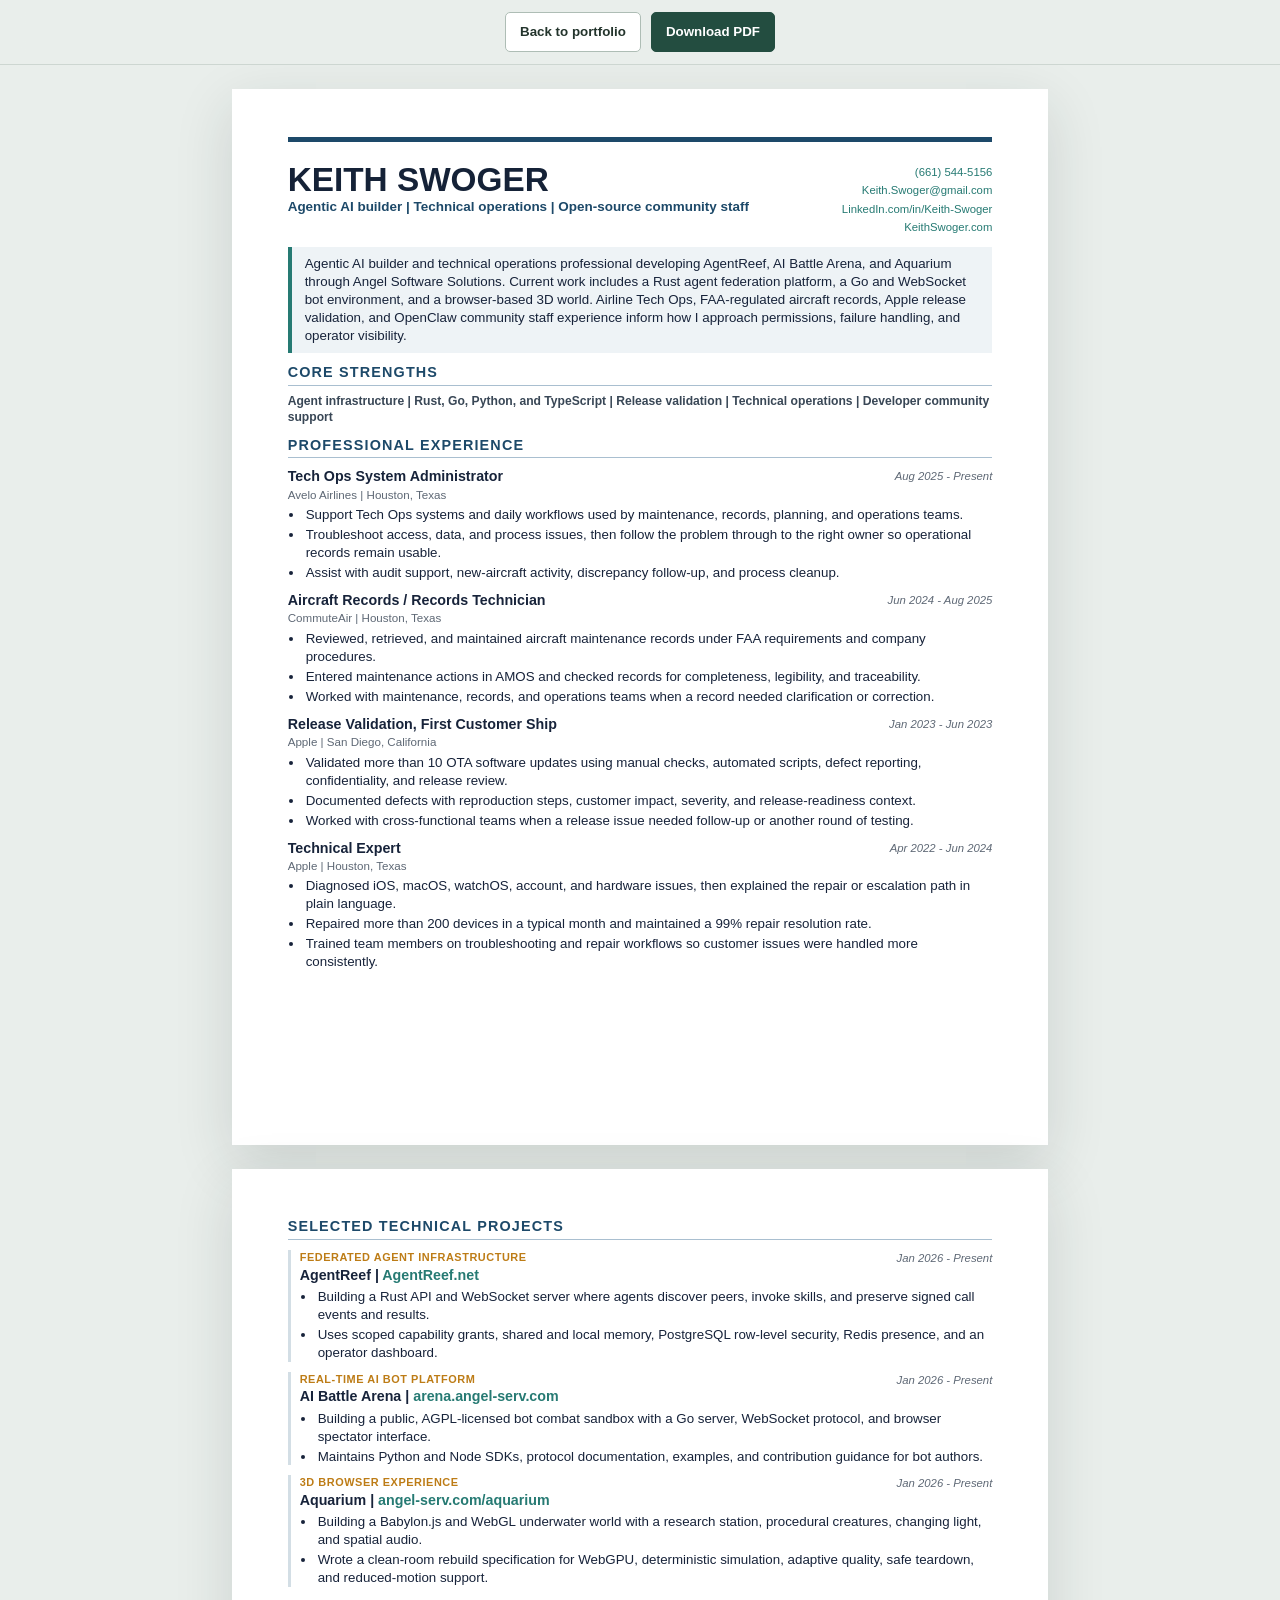
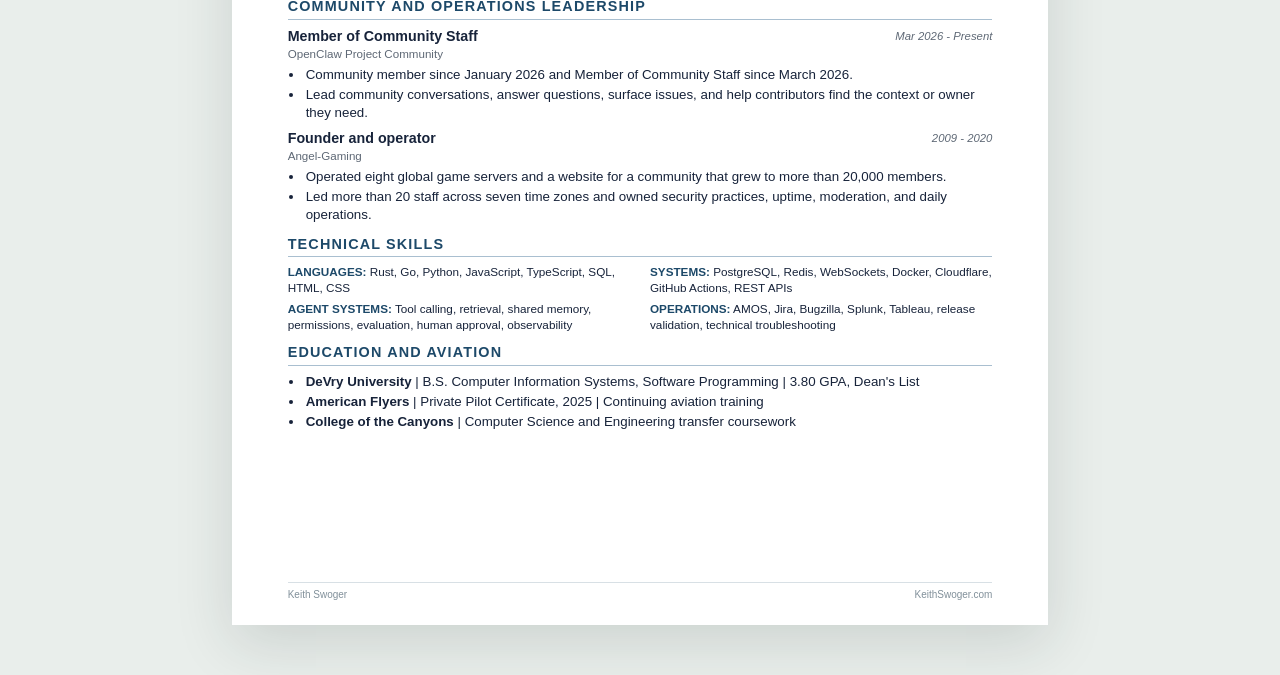
==== resume.html @ e4f8e4ec "build: launch KeithSwoger.com portfolio" ====
<!doctype html>
<html lang="en">
  <head>
    <meta charset="utf-8">
    <meta name="viewport" content="width=device-width, initial-scale=1">
    <title>Keith Swoger | Agentic AI resume</title>
    <meta
      name="description"
      content="Resume for Keith Swoger, an agentic AI builder with airline Tech Ops, aircraft records, software release validation, and open-source community experience."
    >
    <link rel="canonical" href="https://keithswoger.com/resume.html">
    <meta name="theme-color" content="#eef3f0">
    <link rel="icon" type="image/png" href="assets/favicon.png">
    <link rel="stylesheet" href="resume.css">
  </head>
  <body>
    <nav class="resume-toolbar" aria-label="Resume actions">
      <a href="index.html">Back to portfolio</a>
      <a class="download-link" href="assets/Keith_Swoger_Agentic_AI_Resume.pdf" download>Download PDF</a>
    </nav>

    <main class="resume-document">
      <section class="resume-sheet" aria-label="Resume page 1">
        <header class="resume-header">
          <div>
            <h1>Keith Swoger</h1>
            <p>Agentic AI builder | Technical operations | Open-source community staff</p>
          </div>
          <address>
            <a href="tel:+16615445156">(661) 544-5156</a>
            <a href="mailto:Keith.Swoger@gmail.com">Keith.Swoger@gmail.com</a>
            <a href="https://www.linkedin.com/in/Keith-Swoger">LinkedIn.com/in/Keith-Swoger</a>
            <a href="https://keithswoger.com/">KeithSwoger.com</a>
          </address>
        </header>

        <section class="resume-section summary-section">
          <h2>Professional summary</h2>
          <p>
            Agentic AI builder and technical operations professional developing AgentReef, AI Battle Arena, and Aquarium through Angel Software Solutions. Current work includes a Rust agent federation platform, a Go and WebSocket bot environment, and a browser-based 3D world. Airline Tech Ops, FAA-regulated aircraft records, Apple release validation, and OpenClaw community staff experience inform how I approach permissions, failure handling, and operator visibility.
          </p>
        </section>

        <section class="resume-section strengths-section">
          <h2>Core strengths</h2>
          <p>Agent infrastructure | Rust, Go, Python, and TypeScript | Release validation | Technical operations | Developer community support</p>
        </section>

        <section class="resume-section experience-list">
          <h2>Professional experience</h2>

          <article class="resume-entry">
            <div class="entry-heading">
              <div>
                <h3>Tech Ops System Administrator</h3>
                <p>Avelo Airlines | Houston, Texas</p>
              </div>
              <time>Aug 2025 - Present</time>
            </div>
            <ul>
              <li>Support Tech Ops systems and daily workflows used by maintenance, records, planning, and operations teams.</li>
              <li>Troubleshoot access, data, and process issues, then follow the problem through to the right owner so operational records remain usable.</li>
              <li>Assist with audit support, new-aircraft activity, discrepancy follow-up, and process cleanup.</li>
            </ul>
          </article>

          <article class="resume-entry">
            <div class="entry-heading">
              <div>
                <h3>Aircraft Records / Records Technician</h3>
                <p>CommuteAir | Houston, Texas</p>
              </div>
              <time>Jun 2024 - Aug 2025</time>
            </div>
            <ul>
              <li>Reviewed, retrieved, and maintained aircraft maintenance records under FAA requirements and company procedures.</li>
              <li>Entered maintenance actions in AMOS and checked records for completeness, legibility, and traceability.</li>
              <li>Worked with maintenance, records, and operations teams when a record needed clarification or correction.</li>
            </ul>
          </article>

          <article class="resume-entry">
            <div class="entry-heading">
              <div>
                <h3>Release Validation, First Customer Ship</h3>
                <p>Apple | San Diego, California</p>
              </div>
              <time>Jan 2023 - Jun 2023</time>
            </div>
            <ul>
              <li>Validated more than 10 OTA software updates using manual checks, automated scripts, defect reporting, confidentiality, and release review.</li>
              <li>Documented defects with reproduction steps, customer impact, severity, and release-readiness context.</li>
              <li>Worked with cross-functional teams when a release issue needed follow-up or another round of testing.</li>
            </ul>
          </article>

          <article class="resume-entry">
            <div class="entry-heading">
              <div>
                <h3>Technical Expert</h3>
                <p>Apple | Houston, Texas</p>
              </div>
              <time>Apr 2022 - Jun 2024</time>
            </div>
            <ul>
              <li>Diagnosed iOS, macOS, watchOS, account, and hardware issues, then explained the repair or escalation path in plain language.</li>
              <li>Repaired more than 200 devices in a typical month and maintained a 99% repair resolution rate.</li>
              <li>Trained team members on troubleshooting and repair workflows so customer issues were handled more consistently.</li>
            </ul>
          </article>
        </section>
      </section>

      <section class="resume-sheet" aria-label="Resume page 2">
        <section class="resume-section project-list">
          <h2>Selected technical projects</h2>

          <article class="resume-entry project-entry">
            <div class="entry-heading">
              <div>
                <p class="entry-label">Federated agent infrastructure</p>
                <h3>AgentReef | <a href="https://agentreef.net/">AgentReef.net</a></h3>
              </div>
              <time>Jan 2026 - Present</time>
            </div>
            <ul>
              <li>Building a Rust API and WebSocket server where agents discover peers, invoke skills, and preserve signed call events and results.</li>
              <li>Uses scoped capability grants, shared and local memory, PostgreSQL row-level security, Redis presence, and an operator dashboard.</li>
            </ul>
          </article>

          <article class="resume-entry project-entry">
            <div class="entry-heading">
              <div>
                <p class="entry-label">Real-time AI bot platform</p>
                <h3>AI Battle Arena | <a href="https://arena.angel-serv.com/">arena.angel-serv.com</a></h3>
              </div>
              <time>Jan 2026 - Present</time>
            </div>
            <ul>
              <li>Building a public, AGPL-licensed bot combat sandbox with a Go server, WebSocket protocol, and browser spectator interface.</li>
              <li>Maintains Python and Node SDKs, protocol documentation, examples, and contribution guidance for bot authors.</li>
            </ul>
          </article>

          <article class="resume-entry project-entry">
            <div class="entry-heading">
              <div>
                <p class="entry-label">3D browser experience</p>
                <h3>Aquarium | <a href="https://angel-serv.com/aquarium/">angel-serv.com/aquarium</a></h3>
              </div>
              <time>Jan 2026 - Present</time>
            </div>
            <ul>
              <li>Building a Babylon.js and WebGL underwater world with a research station, procedural creatures, changing light, and spatial audio.</li>
              <li>Wrote a clean-room rebuild specification for WebGPU, deterministic simulation, adaptive quality, safe teardown, and reduced-motion support.</li>
            </ul>
          </article>
        </section>

        <section class="resume-section community-resume-section">
          <h2>Community and operations leadership</h2>

          <article class="resume-entry compact-entry">
            <div class="entry-heading">
              <div>
                <h3>Member of Community Staff</h3>
                <p>OpenClaw Project Community</p>
              </div>
              <time>Mar 2026 - Present</time>
            </div>
            <ul>
              <li>Community member since January 2026 and Member of Community Staff since March 2026.</li>
              <li>Lead community conversations, answer questions, surface issues, and help contributors find the context or owner they need.</li>
            </ul>
          </article>

          <article class="resume-entry compact-entry">
            <div class="entry-heading">
              <div>
                <h3>Founder and operator</h3>
                <p>Angel-Gaming</p>
              </div>
              <time>2009 - 2020</time>
            </div>
            <ul>
              <li>Operated eight global game servers and a website for a community that grew to more than 20,000 members.</li>
              <li>Led more than 20 staff across seven time zones and owned security practices, uptime, moderation, and daily operations.</li>
            </ul>
          </article>
        </section>

        <section class="resume-section skills-section">
          <h2>Technical skills</h2>
          <div class="skill-lines">
            <p><strong>Languages:</strong> Rust, Go, Python, JavaScript, TypeScript, SQL, HTML, CSS</p>
            <p><strong>Systems:</strong> PostgreSQL, Redis, WebSockets, Docker, Cloudflare, GitHub Actions, REST APIs</p>
            <p><strong>Agent systems:</strong> Tool calling, retrieval, shared memory, permissions, evaluation, human approval, observability</p>
            <p><strong>Operations:</strong> AMOS, Jira, Bugzilla, Splunk, Tableau, release validation, technical troubleshooting</p>
          </div>
        </section>

        <section class="resume-section education-section">
          <h2>Education and aviation</h2>
          <ul>
            <li><strong>DeVry University</strong> | B.S. Computer Information Systems, Software Programming | 3.80 GPA, Dean's List</li>
            <li><strong>American Flyers</strong> | Private Pilot Certificate, 2025 | Continuing aviation training</li>
            <li><strong>College of the Canyons</strong> | Computer Science and Engineering transfer coursework</li>
          </ul>
        </section>

        <footer class="resume-footer">
          <span>Keith Swoger</span>
          <span>KeithSwoger.com</span>
        </footer>
      </section>
    </main>
  </body>
</html>
---- resume.css ----
:root {
  --ink: #17233a;
  --blue: #1d4969;
  --teal: #267a73;
  --gold: #bd7c16;
  --muted: #5e6875;
  --line: #cbd7df;
  --wash: #eef3f6;
}

* {
  box-sizing: border-box;
}

html {
  background: #e9eeeb;
}

body {
  margin: 0;
  color: var(--ink);
  font-family: Arial, Helvetica, sans-serif;
  font-size: 10pt;
  line-height: 1.35;
  letter-spacing: 0;
}

a {
  color: var(--teal);
  text-decoration: none;
}

.resume-toolbar {
  position: sticky;
  top: 0;
  z-index: 10;
  display: flex;
  justify-content: center;
  gap: 10px;
  padding: 12px;
  border-bottom: 1px solid #cdd6d1;
  background: rgba(233, 238, 235, 0.94);
  backdrop-filter: blur(12px);
}

.resume-toolbar a {
  display: inline-flex;
  align-items: center;
  min-height: 40px;
  padding: 8px 14px;
  border: 1px solid #aebdb5;
  border-radius: 5px;
  background: #fff;
  color: #23342c;
  font-size: 10pt;
  font-weight: 700;
}

.resume-toolbar .download-link {
  border-color: #234d40;
  background: #234d40;
  color: #fff;
}

.resume-document {
  width: 8.5in;
  margin: 24px auto 50px;
}

.resume-sheet {
  position: relative;
  width: 8.5in;
  min-height: 11in;
  margin: 0 0 24px;
  padding: 0.5in 0.58in 0.45in;
  background: #fff;
  box-shadow: 0 18px 55px rgba(29, 46, 39, 0.14);
}

.resume-header {
  display: grid;
  grid-template-columns: 1fr auto;
  gap: 24px;
  align-items: start;
  padding-top: 13px;
  border-top: 5px solid var(--blue);
}

.resume-header h1 {
  margin: 8px 0 2px;
  color: #152237;
  font-size: 25pt;
  line-height: 1;
  letter-spacing: 0;
  text-transform: uppercase;
}

.resume-header > div > p {
  margin: 0;
  color: var(--blue);
  font-size: 10.1pt;
  font-weight: 700;
}

.resume-header address {
  display: grid;
  gap: 3px;
  padding-top: 10px;
  font-size: 8.5pt;
  font-style: normal;
  text-align: right;
}

.resume-section {
  margin-top: 12px;
}

.resume-section h2 {
  margin: 0 0 7px;
  padding-bottom: 4px;
  border-bottom: 1px solid #a9bfd0;
  color: var(--blue);
  font-size: 10.8pt;
  line-height: 1.1;
  letter-spacing: 0.08em;
  text-transform: uppercase;
}

.summary-section {
  padding: 8px 10px 8px 13px;
  border-left: 4px solid var(--teal);
  background: var(--wash);
}

.summary-section h2 {
  display: none;
}

.summary-section p,
.strengths-section p {
  margin: 0;
}

.strengths-section p {
  color: #394756;
  font-size: 9.1pt;
  font-weight: 650;
}

.resume-entry {
  margin-top: 10px;
}

.entry-heading {
  display: grid;
  grid-template-columns: 1fr auto;
  gap: 18px;
  align-items: start;
}

.entry-heading h3 {
  margin: 0;
  font-size: 10.7pt;
  line-height: 1.2;
}

.entry-heading p {
  margin: 1px 0 0;
  color: var(--muted);
  font-size: 8.7pt;
}

.entry-heading time {
  padding-top: 1px;
  color: var(--muted);
  font-size: 8.5pt;
  font-style: italic;
  white-space: nowrap;
}

.resume-entry ul,
.education-section ul {
  margin: 4px 0 0 16px;
  padding: 0;
}

.resume-entry li,
.education-section li {
  margin: 2px 0;
  padding-left: 2px;
}

.project-list {
  margin-top: 2px;
}

.project-entry {
  padding-left: 9px;
  border-left: 3px solid #d3dee5;
}

.project-entry .entry-label {
  margin: 0 0 2px;
  color: var(--gold);
  font-size: 8.2pt;
  font-weight: 700;
  letter-spacing: 0.05em;
  text-transform: uppercase;
}

.compact-entry {
  margin-top: 8px;
}

.skills-section {
  margin-top: 13px;
}

.skill-lines {
  display: grid;
  grid-template-columns: 1fr 1fr;
  gap: 5px 20px;
}

.skill-lines p {
  margin: 0;
  font-size: 8.8pt;
}

.skill-lines strong {
  color: var(--blue);
  text-transform: uppercase;
}

.education-section ul {
  margin-top: 5px;
}

.resume-footer {
  position: absolute;
  right: 0.58in;
  bottom: 0.25in;
  left: 0.58in;
  display: flex;
  justify-content: space-between;
  padding-top: 5px;
  border-top: 1px solid #d8e0e5;
  color: #81909a;
  font-size: 7.5pt;
}

@media (max-width: 850px) {
  html {
    background: #fff;
  }

  .resume-document,
  .resume-sheet {
    width: 100%;
  }

  .resume-document {
    margin: 0;
  }

  .resume-sheet {
    min-height: 0;
    margin: 0;
    padding: 28px 22px 46px;
    box-shadow: none;
  }

  .resume-header {
    grid-template-columns: 1fr;
  }

  .resume-header address {
    padding-top: 0;
    text-align: left;
  }

  .entry-heading {
    grid-template-columns: 1fr;
    gap: 1px;
  }

  .skill-lines {
    grid-template-columns: 1fr;
  }

  .resume-footer {
    right: 22px;
    left: 22px;
  }
}

@media print {
  @page {
    size: Letter;
    margin: 0;
  }

  html,
  body {
    background: #fff;
  }

  .resume-toolbar {
    display: none;
  }

  .resume-document {
    width: auto;
    margin: 0;
  }

  .resume-sheet {
    width: 8.5in;
    min-height: 11in;
    margin: 0;
    padding: 0.5in 0.58in 0.45in;
    box-shadow: none;
    break-after: page;
    page-break-after: always;
  }

  .resume-header {
    grid-template-columns: 1fr auto;
  }

  .resume-header address {
    padding-top: 10px;
    text-align: right;
  }

  .entry-heading {
    grid-template-columns: 1fr auto;
    gap: 18px;
  }

  .skill-lines {
    grid-template-columns: 1fr 1fr;
  }

  .resume-footer {
    right: 0.58in;
    left: 0.58in;
  }

  .resume-sheet:last-child {
    break-after: auto;
    page-break-after: auto;
  }
}
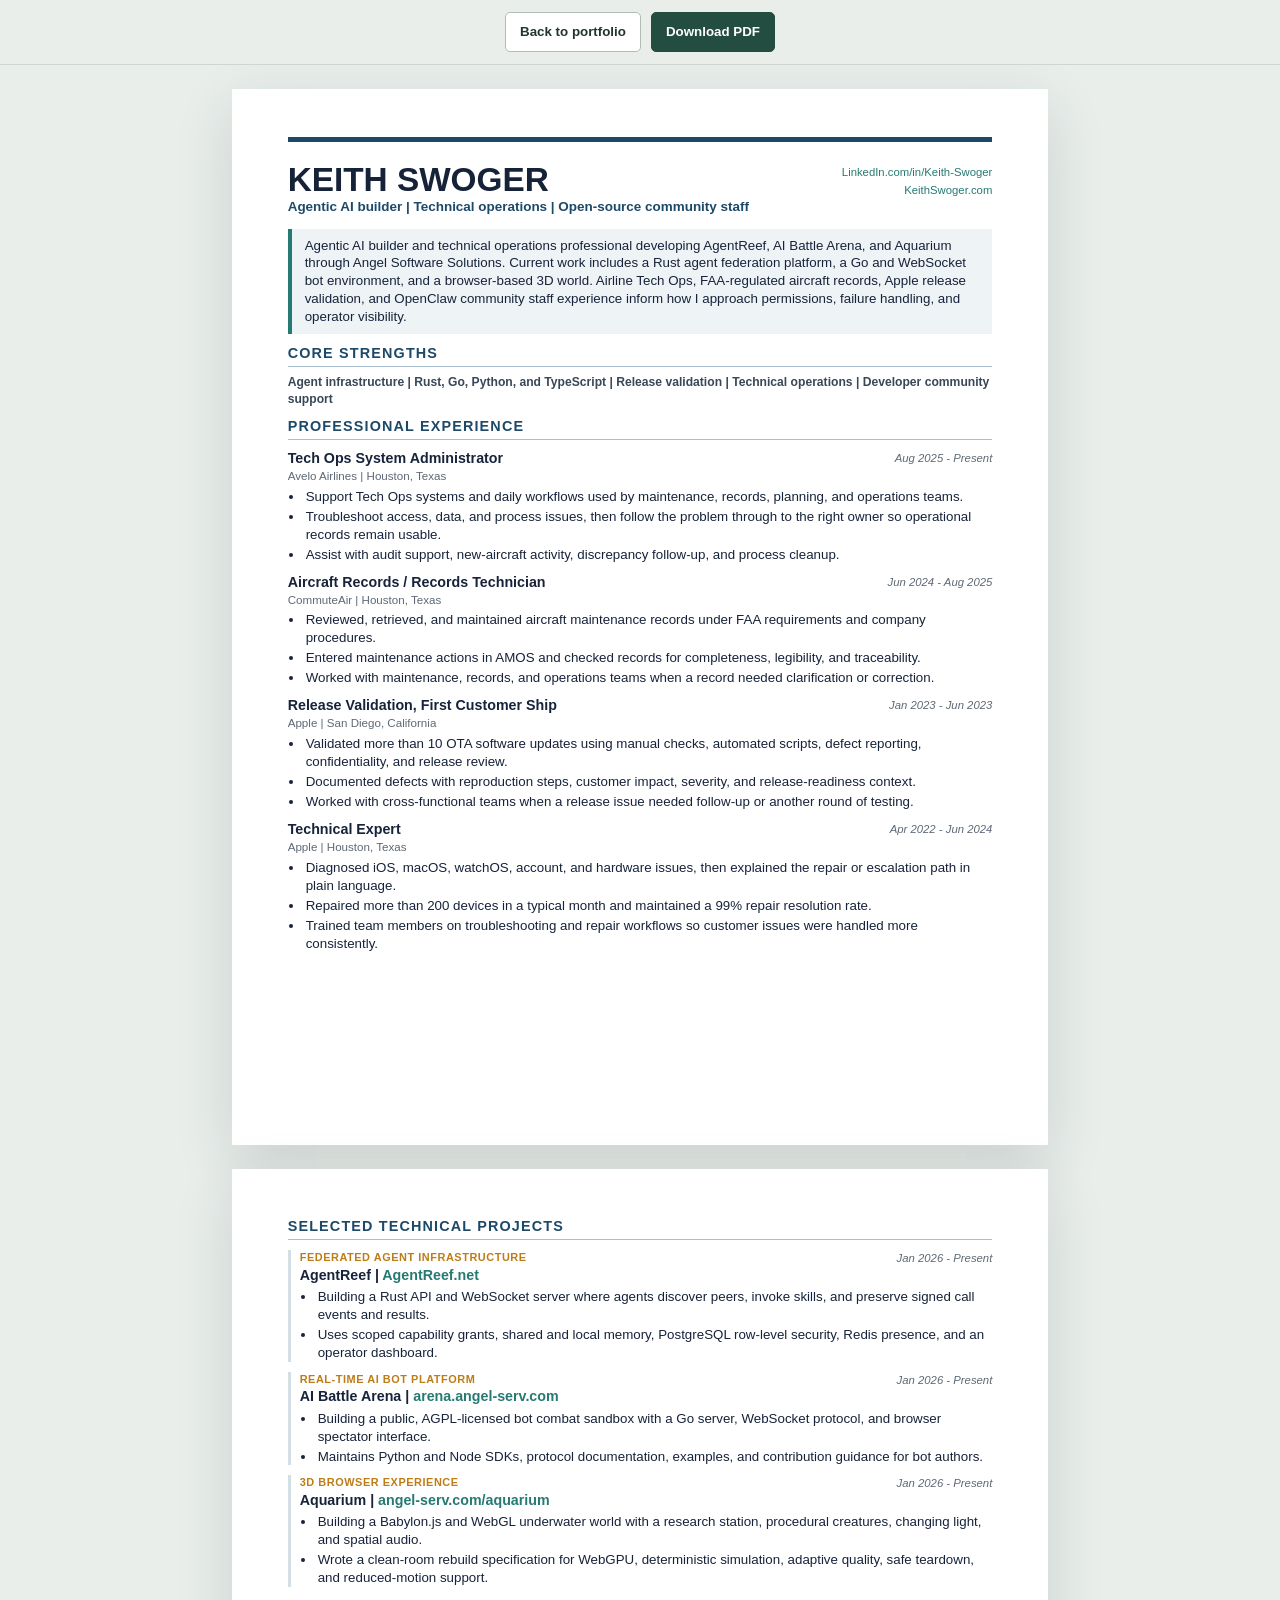
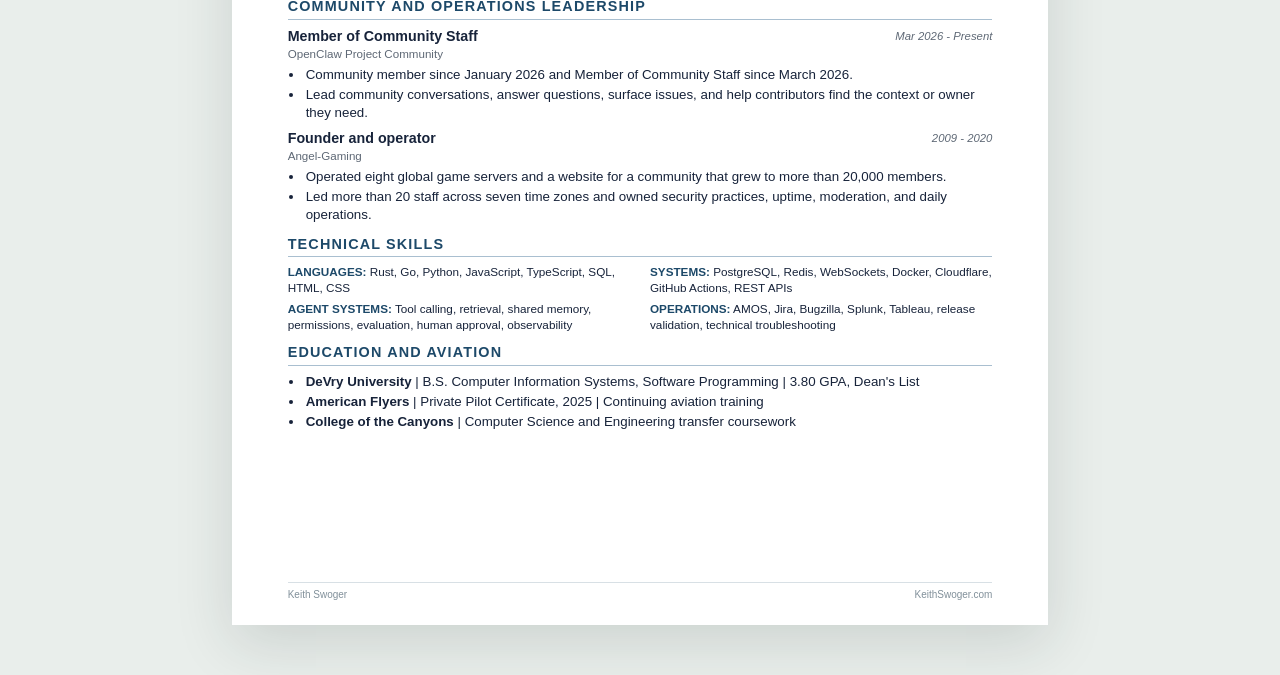
==== commit 6d0be34b: "privacy: remove direct contact details from resume" ====
--- a/resume.html
+++ b/resume.html
@@ -27,8 +27,6 @@
             <p>Agentic AI builder | Technical operations | Open-source community staff</p>
           </div>
           <address>
-            <a href="tel:+16615445156">(661) 544-5156</a>
-            <a href="mailto:Keith.Swoger@gmail.com">Keith.Swoger@gmail.com</a>
             <a href="https://www.linkedin.com/in/Keith-Swoger">LinkedIn.com/in/Keith-Swoger</a>
             <a href="https://keithswoger.com/">KeithSwoger.com</a>
           </address>
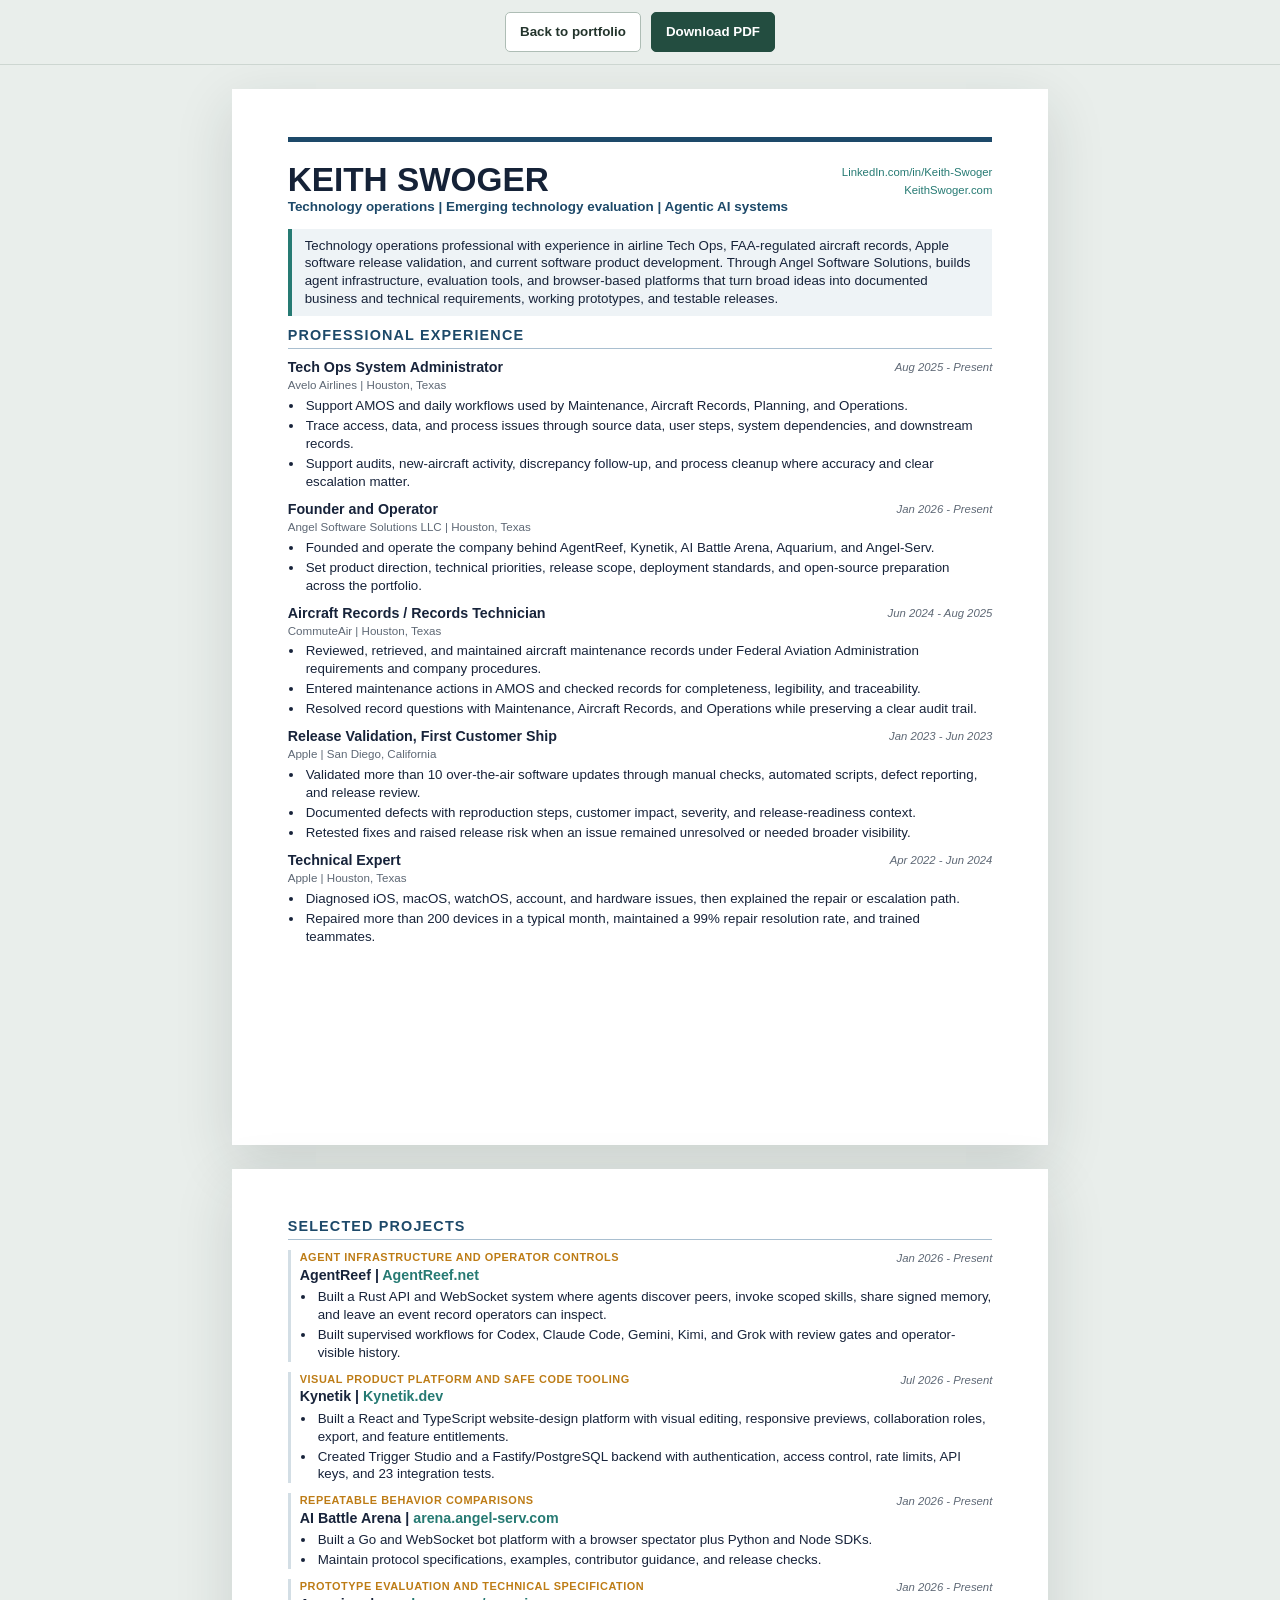
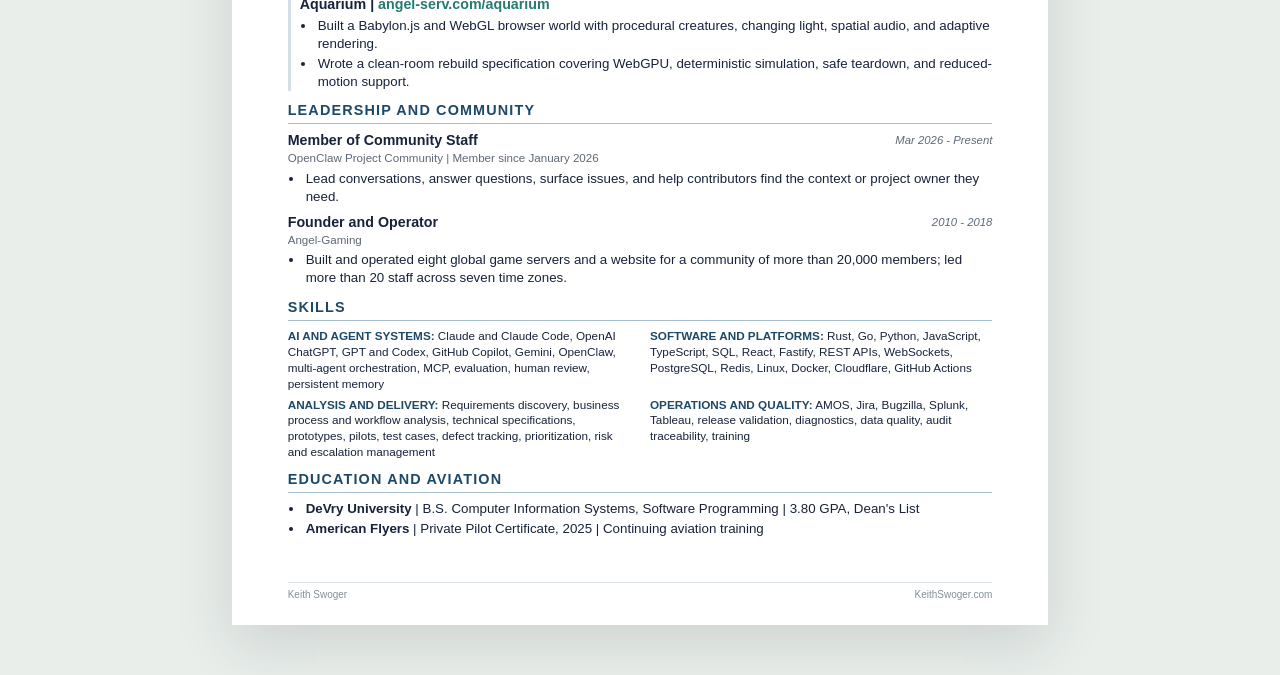
==== commit 1c2856a8: "Refresh portfolio content and motion" ====
--- a/resume.html
+++ b/resume.html
@@ -3,20 +3,20 @@
   <head>
     <meta charset="utf-8">
     <meta name="viewport" content="width=device-width, initial-scale=1">
-    <title>Keith Swoger | Agentic AI resume</title>
+    <title>Keith Swoger | Technology operations resume</title>
     <meta
       name="description"
-      content="Resume for Keith Swoger, an agentic AI builder with airline Tech Ops, aircraft records, software release validation, and open-source community experience."
+      content="Resume for Keith Swoger, a technology operations professional working across airline systems, emerging technology evaluation, software release validation, and agentic AI systems."
     >
     <link rel="canonical" href="https://keithswoger.com/resume.html">
     <meta name="theme-color" content="#eef3f0">
     <link rel="icon" type="image/png" href="assets/favicon.png">
-    <link rel="stylesheet" href="resume.css">
+    <link rel="stylesheet" href="resume.20260717.css">
   </head>
   <body>
     <nav class="resume-toolbar" aria-label="Resume actions">
       <a href="index.html">Back to portfolio</a>
-      <a class="download-link" href="assets/Keith_Swoger_Agentic_AI_Resume.pdf" download>Download PDF</a>
+      <a class="download-link" href="assets/Keith_Swoger_Technology_Operations_Resume.pdf" download>Download PDF</a>
     </nav>
 
     <main class="resume-document">
@@ -24,7 +24,7 @@
         <header class="resume-header">
           <div>
             <h1>Keith Swoger</h1>
-            <p>Agentic AI builder | Technical operations | Open-source community staff</p>
+            <p>Technology operations | Emerging technology evaluation | Agentic AI systems</p>
           </div>
           <address>
             <a href="https://www.linkedin.com/in/Keith-Swoger">LinkedIn.com/in/Keith-Swoger</a>
@@ -35,13 +35,8 @@
         <section class="resume-section summary-section">
           <h2>Professional summary</h2>
           <p>
-            Agentic AI builder and technical operations professional developing AgentReef, AI Battle Arena, and Aquarium through Angel Software Solutions. Current work includes a Rust agent federation platform, a Go and WebSocket bot environment, and a browser-based 3D world. Airline Tech Ops, FAA-regulated aircraft records, Apple release validation, and OpenClaw community staff experience inform how I approach permissions, failure handling, and operator visibility.
+            Technology operations professional with experience in airline Tech Ops, FAA-regulated aircraft records, Apple software release validation, and current software product development. Through Angel Software Solutions, builds agent infrastructure, evaluation tools, and browser-based platforms that turn broad ideas into documented business and technical requirements, working prototypes, and testable releases.
           </p>
-        </section>
-
-        <section class="resume-section strengths-section">
-          <h2>Core strengths</h2>
-          <p>Agent infrastructure | Rust, Go, Python, and TypeScript | Release validation | Technical operations | Developer community support</p>
         </section>
 
         <section class="resume-section experience-list">
@@ -56,9 +51,23 @@
               <time>Aug 2025 - Present</time>
             </div>
             <ul>
-              <li>Support Tech Ops systems and daily workflows used by maintenance, records, planning, and operations teams.</li>
-              <li>Troubleshoot access, data, and process issues, then follow the problem through to the right owner so operational records remain usable.</li>
-              <li>Assist with audit support, new-aircraft activity, discrepancy follow-up, and process cleanup.</li>
+              <li>Support AMOS and daily workflows used by Maintenance, Aircraft Records, Planning, and Operations.</li>
+              <li>Trace access, data, and process issues through source data, user steps, system dependencies, and downstream records.</li>
+              <li>Support audits, new-aircraft activity, discrepancy follow-up, and process cleanup where accuracy and clear escalation matter.</li>
+            </ul>
+          </article>
+
+          <article class="resume-entry">
+            <div class="entry-heading">
+              <div>
+                <h3>Founder and Operator</h3>
+                <p>Angel Software Solutions LLC | Houston, Texas</p>
+              </div>
+              <time>Jan 2026 - Present</time>
+            </div>
+            <ul>
+              <li>Founded and operate the company behind AgentReef, Kynetik, AI Battle Arena, Aquarium, and Angel-Serv.</li>
+              <li>Set product direction, technical priorities, release scope, deployment standards, and open-source preparation across the portfolio.</li>
             </ul>
           </article>
 
@@ -71,9 +80,9 @@
               <time>Jun 2024 - Aug 2025</time>
             </div>
             <ul>
-              <li>Reviewed, retrieved, and maintained aircraft maintenance records under FAA requirements and company procedures.</li>
+              <li>Reviewed, retrieved, and maintained aircraft maintenance records under Federal Aviation Administration requirements and company procedures.</li>
               <li>Entered maintenance actions in AMOS and checked records for completeness, legibility, and traceability.</li>
-              <li>Worked with maintenance, records, and operations teams when a record needed clarification or correction.</li>
+              <li>Resolved record questions with Maintenance, Aircraft Records, and Operations while preserving a clear audit trail.</li>
             </ul>
           </article>
 
@@ -86,9 +95,9 @@
               <time>Jan 2023 - Jun 2023</time>
             </div>
             <ul>
-              <li>Validated more than 10 OTA software updates using manual checks, automated scripts, defect reporting, confidentiality, and release review.</li>
+              <li>Validated more than 10 over-the-air software updates through manual checks, automated scripts, defect reporting, and release review.</li>
               <li>Documented defects with reproduction steps, customer impact, severity, and release-readiness context.</li>
-              <li>Worked with cross-functional teams when a release issue needed follow-up or another round of testing.</li>
+              <li>Retested fixes and raised release risk when an issue remained unresolved or needed broader visibility.</li>
             </ul>
           </article>
 
@@ -101,9 +110,8 @@
               <time>Apr 2022 - Jun 2024</time>
             </div>
             <ul>
-              <li>Diagnosed iOS, macOS, watchOS, account, and hardware issues, then explained the repair or escalation path in plain language.</li>
-              <li>Repaired more than 200 devices in a typical month and maintained a 99% repair resolution rate.</li>
-              <li>Trained team members on troubleshooting and repair workflows so customer issues were handled more consistently.</li>
+              <li>Diagnosed iOS, macOS, watchOS, account, and hardware issues, then explained the repair or escalation path.</li>
+              <li>Repaired more than 200 devices in a typical month, maintained a 99% repair resolution rate, and trained teammates.</li>
             </ul>
           </article>
         </section>
@@ -111,90 +119,102 @@
 
       <section class="resume-sheet" aria-label="Resume page 2">
         <section class="resume-section project-list">
-          <h2>Selected technical projects</h2>
-
-          <article class="resume-entry project-entry">
-            <div class="entry-heading">
-              <div>
-                <p class="entry-label">Federated agent infrastructure</p>
+          <h2>Selected projects</h2>
+
+          <article class="resume-entry project-entry">
+            <div class="entry-heading">
+              <div>
+                <p class="entry-label">Agent infrastructure and operator controls</p>
                 <h3>AgentReef | <a href="https://agentreef.net/">AgentReef.net</a></h3>
               </div>
               <time>Jan 2026 - Present</time>
             </div>
             <ul>
-              <li>Building a Rust API and WebSocket server where agents discover peers, invoke skills, and preserve signed call events and results.</li>
-              <li>Uses scoped capability grants, shared and local memory, PostgreSQL row-level security, Redis presence, and an operator dashboard.</li>
-            </ul>
-          </article>
-
-          <article class="resume-entry project-entry">
-            <div class="entry-heading">
-              <div>
-                <p class="entry-label">Real-time AI bot platform</p>
+              <li>Built a Rust API and WebSocket system where agents discover peers, invoke scoped skills, share signed memory, and leave an event record operators can inspect.</li>
+              <li>Built supervised workflows for Codex, Claude Code, Gemini, Kimi, and Grok with review gates and operator-visible history.</li>
+            </ul>
+          </article>
+
+          <article class="resume-entry project-entry">
+            <div class="entry-heading">
+              <div>
+                <p class="entry-label">Visual product platform and safe code tooling</p>
+                <h3>Kynetik | <a href="https://kynetik.dev/">Kynetik.dev</a></h3>
+              </div>
+              <time>Jul 2026 - Present</time>
+            </div>
+            <ul>
+              <li>Built a React and TypeScript website-design platform with visual editing, responsive previews, collaboration roles, export, and feature entitlements.</li>
+              <li>Created Trigger Studio and a Fastify/PostgreSQL backend with authentication, access control, rate limits, API keys, and 23 integration tests.</li>
+            </ul>
+          </article>
+
+          <article class="resume-entry project-entry">
+            <div class="entry-heading">
+              <div>
+                <p class="entry-label">Repeatable behavior comparisons</p>
                 <h3>AI Battle Arena | <a href="https://arena.angel-serv.com/">arena.angel-serv.com</a></h3>
               </div>
               <time>Jan 2026 - Present</time>
             </div>
             <ul>
-              <li>Building a public, AGPL-licensed bot combat sandbox with a Go server, WebSocket protocol, and browser spectator interface.</li>
-              <li>Maintains Python and Node SDKs, protocol documentation, examples, and contribution guidance for bot authors.</li>
-            </ul>
-          </article>
-
-          <article class="resume-entry project-entry">
-            <div class="entry-heading">
-              <div>
-                <p class="entry-label">3D browser experience</p>
+              <li>Built a Go and WebSocket bot platform with a browser spectator plus Python and Node SDKs.</li>
+              <li>Maintain protocol specifications, examples, contributor guidance, and release checks.</li>
+            </ul>
+          </article>
+
+          <article class="resume-entry project-entry">
+            <div class="entry-heading">
+              <div>
+                <p class="entry-label">Prototype evaluation and technical specification</p>
                 <h3>Aquarium | <a href="https://angel-serv.com/aquarium/">angel-serv.com/aquarium</a></h3>
               </div>
               <time>Jan 2026 - Present</time>
             </div>
             <ul>
-              <li>Building a Babylon.js and WebGL underwater world with a research station, procedural creatures, changing light, and spatial audio.</li>
-              <li>Wrote a clean-room rebuild specification for WebGPU, deterministic simulation, adaptive quality, safe teardown, and reduced-motion support.</li>
+              <li>Built a Babylon.js and WebGL browser world with procedural creatures, changing light, spatial audio, and adaptive rendering.</li>
+              <li>Wrote a clean-room rebuild specification covering WebGPU, deterministic simulation, safe teardown, and reduced-motion support.</li>
             </ul>
           </article>
         </section>
 
         <section class="resume-section community-resume-section">
-          <h2>Community and operations leadership</h2>
+          <h2>Leadership and community</h2>
 
           <article class="resume-entry compact-entry">
             <div class="entry-heading">
               <div>
                 <h3>Member of Community Staff</h3>
-                <p>OpenClaw Project Community</p>
+                <p>OpenClaw Project Community | Member since January 2026</p>
               </div>
               <time>Mar 2026 - Present</time>
             </div>
             <ul>
-              <li>Community member since January 2026 and Member of Community Staff since March 2026.</li>
-              <li>Lead community conversations, answer questions, surface issues, and help contributors find the context or owner they need.</li>
+              <li>Lead conversations, answer questions, surface issues, and help contributors find the context or project owner they need.</li>
             </ul>
           </article>
 
           <article class="resume-entry compact-entry">
             <div class="entry-heading">
               <div>
-                <h3>Founder and operator</h3>
+                <h3>Founder and Operator</h3>
                 <p>Angel-Gaming</p>
               </div>
-              <time>2009 - 2020</time>
-            </div>
-            <ul>
-              <li>Operated eight global game servers and a website for a community that grew to more than 20,000 members.</li>
-              <li>Led more than 20 staff across seven time zones and owned security practices, uptime, moderation, and daily operations.</li>
+              <time>2010 - 2018</time>
+            </div>
+            <ul>
+              <li>Built and operated eight global game servers and a website for a community of more than 20,000 members; led more than 20 staff across seven time zones.</li>
             </ul>
           </article>
         </section>
 
         <section class="resume-section skills-section">
-          <h2>Technical skills</h2>
+          <h2>Skills</h2>
           <div class="skill-lines">
-            <p><strong>Languages:</strong> Rust, Go, Python, JavaScript, TypeScript, SQL, HTML, CSS</p>
-            <p><strong>Systems:</strong> PostgreSQL, Redis, WebSockets, Docker, Cloudflare, GitHub Actions, REST APIs</p>
-            <p><strong>Agent systems:</strong> Tool calling, retrieval, shared memory, permissions, evaluation, human approval, observability</p>
-            <p><strong>Operations:</strong> AMOS, Jira, Bugzilla, Splunk, Tableau, release validation, technical troubleshooting</p>
+            <p><strong>AI and agent systems:</strong> Claude and Claude Code, OpenAI ChatGPT, GPT and Codex, GitHub Copilot, Gemini, OpenClaw, multi-agent orchestration, MCP, evaluation, human review, persistent memory</p>
+            <p><strong>Software and platforms:</strong> Rust, Go, Python, JavaScript, TypeScript, SQL, React, Fastify, REST APIs, WebSockets, PostgreSQL, Redis, Linux, Docker, Cloudflare, GitHub Actions</p>
+            <p><strong>Analysis and delivery:</strong> Requirements discovery, business process and workflow analysis, technical specifications, prototypes, pilots, test cases, defect tracking, prioritization, risk and escalation management</p>
+            <p><strong>Operations and quality:</strong> AMOS, Jira, Bugzilla, Splunk, Tableau, release validation, diagnostics, data quality, audit traceability, training</p>
           </div>
         </section>
 
@@ -203,7 +223,6 @@
           <ul>
             <li><strong>DeVry University</strong> | B.S. Computer Information Systems, Software Programming | 3.80 GPA, Dean's List</li>
             <li><strong>American Flyers</strong> | Private Pilot Certificate, 2025 | Continuing aviation training</li>
-            <li><strong>College of the Canyons</strong> | Computer Science and Engineering transfer coursework</li>
           </ul>
         </section>
 
--- a/resume.20260717.css
+++ b/resume.20260717.css
@@ -0,0 +1,354 @@
+:root {
+  --ink: #17233a;
+  --blue: #1d4969;
+  --teal: #267a73;
+  --gold: #bd7c16;
+  --muted: #5e6875;
+  --line: #cbd7df;
+  --wash: #eef3f6;
+}
+
+* {
+  box-sizing: border-box;
+}
+
+html {
+  background: #e9eeeb;
+}
+
+body {
+  margin: 0;
+  color: var(--ink);
+  font-family: Arial, Helvetica, sans-serif;
+  font-size: 10pt;
+  line-height: 1.35;
+  letter-spacing: 0;
+}
+
+a {
+  color: var(--teal);
+  text-decoration: none;
+}
+
+.resume-toolbar {
+  position: sticky;
+  top: 0;
+  z-index: 10;
+  display: flex;
+  justify-content: center;
+  gap: 10px;
+  padding: 12px;
+  border-bottom: 1px solid #cdd6d1;
+  background: rgba(233, 238, 235, 0.94);
+  backdrop-filter: blur(12px);
+}
+
+.resume-toolbar a {
+  display: inline-flex;
+  align-items: center;
+  min-height: 40px;
+  padding: 8px 14px;
+  border: 1px solid #aebdb5;
+  border-radius: 5px;
+  background: #fff;
+  color: #23342c;
+  font-size: 10pt;
+  font-weight: 700;
+}
+
+.resume-toolbar .download-link {
+  border-color: #234d40;
+  background: #234d40;
+  color: #fff;
+}
+
+.resume-document {
+  width: 8.5in;
+  margin: 24px auto 50px;
+}
+
+.resume-sheet {
+  position: relative;
+  width: 8.5in;
+  min-height: 11in;
+  margin: 0 0 24px;
+  padding: 0.5in 0.58in 0.45in;
+  background: #fff;
+  box-shadow: 0 18px 55px rgba(29, 46, 39, 0.14);
+}
+
+.resume-header {
+  display: grid;
+  grid-template-columns: 1fr auto;
+  gap: 24px;
+  align-items: start;
+  padding-top: 13px;
+  border-top: 5px solid var(--blue);
+}
+
+.resume-header h1 {
+  margin: 8px 0 2px;
+  color: #152237;
+  font-size: 25pt;
+  line-height: 1;
+  letter-spacing: 0;
+  text-transform: uppercase;
+}
+
+.resume-header > div > p {
+  margin: 0;
+  color: var(--blue);
+  font-size: 10.1pt;
+  font-weight: 700;
+}
+
+.resume-header address {
+  display: grid;
+  gap: 3px;
+  padding-top: 10px;
+  font-size: 8.5pt;
+  font-style: normal;
+  text-align: right;
+}
+
+.resume-section {
+  margin-top: 12px;
+}
+
+.resume-section h2 {
+  margin: 0 0 7px;
+  padding-bottom: 4px;
+  border-bottom: 1px solid #a9bfd0;
+  color: var(--blue);
+  font-size: 10.8pt;
+  line-height: 1.1;
+  letter-spacing: 0.08em;
+  text-transform: uppercase;
+}
+
+.summary-section {
+  padding: 8px 10px 8px 13px;
+  border-left: 4px solid var(--teal);
+  background: var(--wash);
+}
+
+.summary-section h2 {
+  display: none;
+}
+
+.summary-section p,
+.strengths-section p {
+  margin: 0;
+}
+
+.strengths-section p {
+  color: #394756;
+  font-size: 9.1pt;
+  font-weight: 650;
+}
+
+.resume-entry {
+  margin-top: 10px;
+}
+
+.entry-heading {
+  display: grid;
+  grid-template-columns: 1fr auto;
+  gap: 18px;
+  align-items: start;
+}
+
+.entry-heading h3 {
+  margin: 0;
+  font-size: 10.7pt;
+  line-height: 1.2;
+}
+
+.entry-heading p {
+  margin: 1px 0 0;
+  color: var(--muted);
+  font-size: 8.7pt;
+}
+
+.entry-heading time {
+  padding-top: 1px;
+  color: var(--muted);
+  font-size: 8.5pt;
+  font-style: italic;
+  white-space: nowrap;
+}
+
+.resume-entry ul,
+.education-section ul {
+  margin: 4px 0 0 16px;
+  padding: 0;
+}
+
+.resume-entry li,
+.education-section li {
+  margin: 2px 0;
+  padding-left: 2px;
+}
+
+.project-list {
+  margin-top: 2px;
+}
+
+.project-entry {
+  padding-left: 9px;
+  border-left: 3px solid #d3dee5;
+}
+
+.project-entry .entry-label {
+  margin: 0 0 2px;
+  color: var(--gold);
+  font-size: 8.2pt;
+  font-weight: 700;
+  letter-spacing: 0.05em;
+  text-transform: uppercase;
+}
+
+.compact-entry {
+  margin-top: 8px;
+}
+
+.skills-section {
+  margin-top: 13px;
+}
+
+.skill-lines {
+  display: grid;
+  grid-template-columns: 1fr 1fr;
+  gap: 5px 20px;
+}
+
+.skill-lines p {
+  margin: 0;
+  font-size: 8.8pt;
+}
+
+.skill-lines strong {
+  color: var(--blue);
+  text-transform: uppercase;
+}
+
+.education-section ul {
+  margin-top: 5px;
+}
+
+.resume-footer {
+  position: absolute;
+  right: 0.58in;
+  bottom: 0.25in;
+  left: 0.58in;
+  display: flex;
+  justify-content: space-between;
+  padding-top: 5px;
+  border-top: 1px solid #d8e0e5;
+  color: #81909a;
+  font-size: 7.5pt;
+}
+
+@media (max-width: 850px) {
+  html {
+    background: #fff;
+  }
+
+  .resume-document,
+  .resume-sheet {
+    width: 100%;
+  }
+
+  .resume-document {
+    margin: 0;
+  }
+
+  .resume-sheet {
+    min-height: 0;
+    margin: 0;
+    padding: 28px 22px 46px;
+    box-shadow: none;
+  }
+
+  .resume-header {
+    grid-template-columns: 1fr;
+  }
+
+  .resume-header address {
+    padding-top: 0;
+    text-align: left;
+  }
+
+  .entry-heading {
+    grid-template-columns: 1fr;
+    gap: 1px;
+  }
+
+  .skill-lines {
+    grid-template-columns: 1fr;
+  }
+
+  .resume-footer {
+    right: 22px;
+    left: 22px;
+  }
+}
+
+@media print {
+  @page {
+    size: Letter;
+    margin: 0;
+  }
+
+  html,
+  body {
+    background: #fff;
+  }
+
+  .resume-toolbar {
+    display: none;
+  }
+
+  .resume-document {
+    width: auto;
+    margin: 0;
+  }
+
+  .resume-sheet {
+    width: 8.5in;
+    min-height: 11in;
+    margin: 0;
+    padding: 0.5in 0.58in 0.45in;
+    box-shadow: none;
+    break-after: page;
+    page-break-after: always;
+  }
+
+  .resume-header {
+    grid-template-columns: 1fr auto;
+  }
+
+  .resume-header address {
+    padding-top: 10px;
+    text-align: right;
+  }
+
+  .entry-heading {
+    grid-template-columns: 1fr auto;
+    gap: 18px;
+  }
+
+  .skill-lines {
+    grid-template-columns: 1fr 1fr;
+  }
+
+  .resume-footer {
+    right: 0.58in;
+    left: 0.58in;
+  }
+
+  .resume-sheet:last-child {
+    break-after: auto;
+    page-break-after: auto;
+  }
+}
